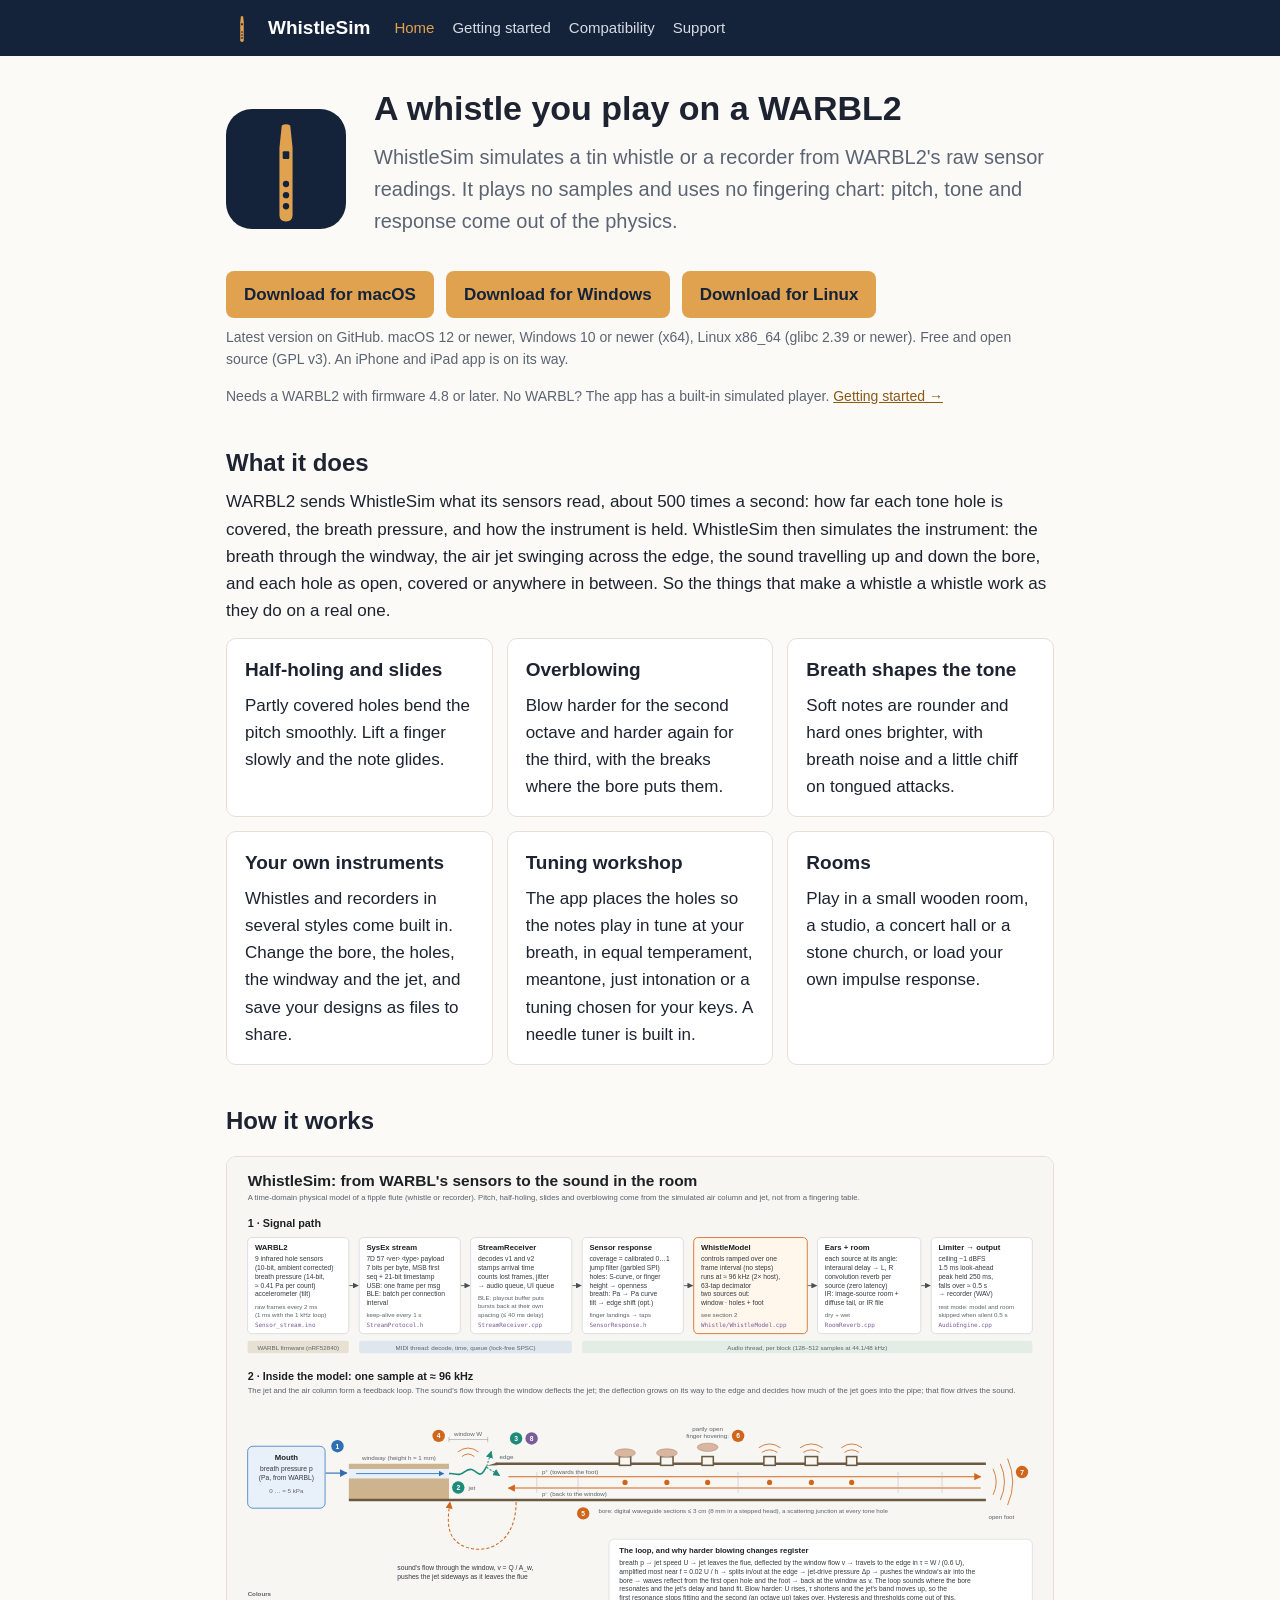
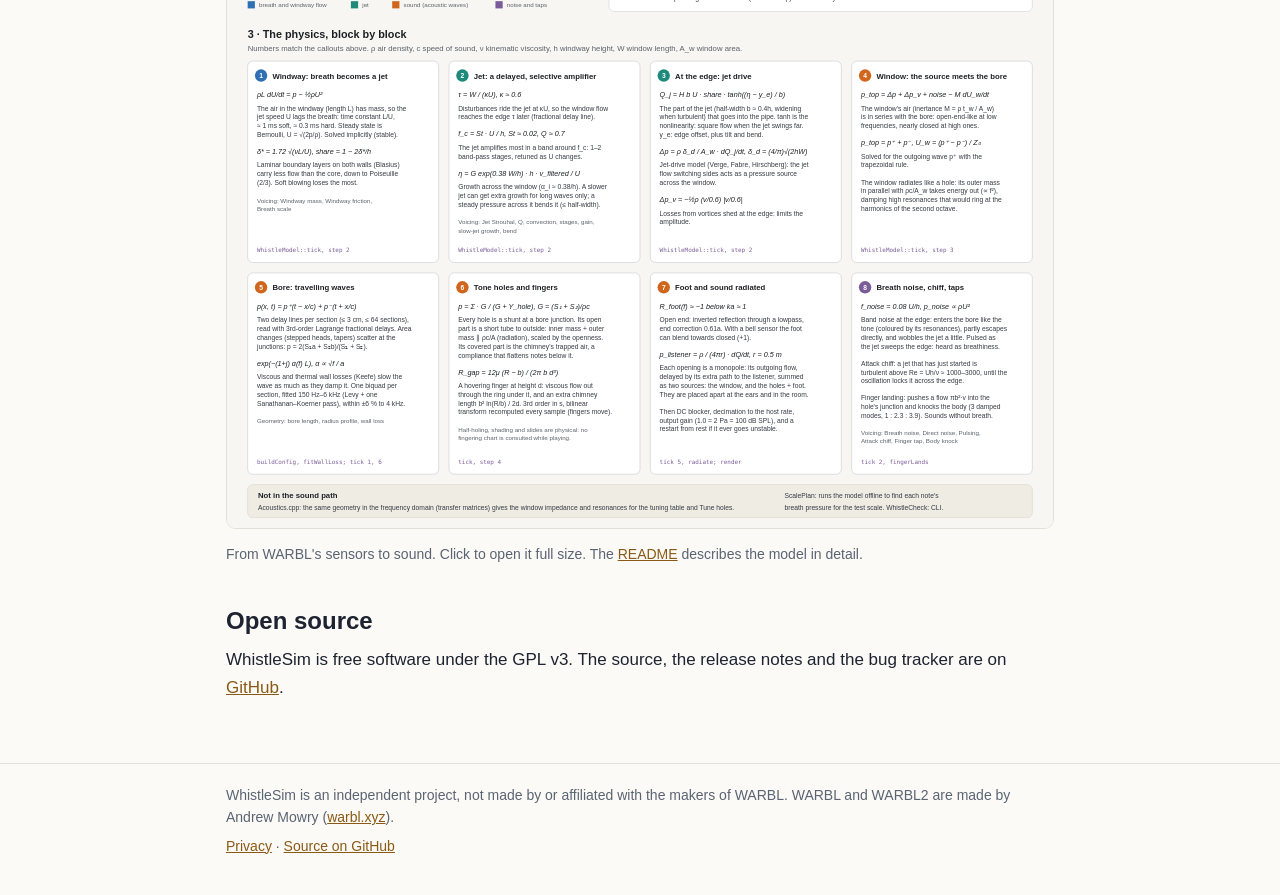
==== site/index.html @ ac857ca1 "Website for GitHub Pages: home, getting started, compatibility, support, privacy Static pages in sit" ====
<!doctype html>
<html lang="en">
<head>
<meta charset="utf-8">
<meta name="viewport" content="width=device-width, initial-scale=1">
<title>WhistleSim</title>
<meta name="description" content="A physical model of a tin whistle and recorder, played from a WARBL2 wind controller.">
<link rel="icon" href="img/icon.svg" type="image/svg+xml">
<link rel="stylesheet" href="style.css">
</head>
<body>
<header class="site">
  <div class="wrap">
    <a class="brand" href="./"><img src="img/icon.svg" alt="">WhistleSim</a>
    <nav>
      <a href="./" aria-current="page">Home</a>
      <a href="start.html">Getting started</a>
      <a href="compatibility.html">Compatibility</a>
      <a href="support.html">Support</a>
    </nav>
  </div>
</header>

<main class="wrap">
  <section class="hero">
    <img class="icon" src="img/icon.svg" alt="WhistleSim icon: a brass whistle on navy">
    <div class="text">
      <h1>A whistle you play on a WARBL2</h1>
      <p class="lead">WhistleSim simulates a tin whistle or a recorder from WARBL2's raw sensor readings. It plays no samples and uses no fingering chart: pitch, tone and response come out of the physics.</p>
    </div>
  </section>

  <div class="downloads">
    <a class="button" data-asset-suffix="-macOS.zip" href="https://github.com/petrushy/whistlesim/releases/latest">Download for macOS</a>
    <a class="button" data-asset-suffix="-Windows-x64.zip" href="https://github.com/petrushy/whistlesim/releases/latest">Download for Windows</a>
    <a class="button" data-asset-suffix="-Linux-x86_64.tar.gz" href="https://github.com/petrushy/whistlesim/releases/latest">Download for Linux</a>
  </div>
  <p class="small"><span id="latest-version">Latest version on GitHub.</span> macOS 12 or newer, Windows 10 or newer (x64), Linux x86_64 (glibc 2.39 or newer). Free and open source (GPL v3). An iPhone and iPad app is on its way.</p>
  <p class="small">Needs a WARBL2 with firmware 4.8 or later. No WARBL? The app has a built-in simulated player. <a href="start.html">Getting started →</a></p>

  <h2>What it does</h2>
  <p>WARBL2 sends WhistleSim what its sensors read, about 500 times a second: how far each tone hole is covered, the breath pressure, and how the instrument is held. WhistleSim then simulates the instrument: the breath through the windway, the air jet swinging across the edge, the sound travelling up and down the bore, and each hole as open, covered or anywhere in between. So the things that make a whistle a whistle work as they do on a real one.</p>

  <div class="features">
    <div class="card"><h3>Half-holing and slides</h3><p>Partly covered holes bend the pitch smoothly. Lift a finger slowly and the note glides.</p></div>
    <div class="card"><h3>Overblowing</h3><p>Blow harder for the second octave and harder again for the third, with the breaks where the bore puts them.</p></div>
    <div class="card"><h3>Breath shapes the tone</h3><p>Soft notes are rounder and hard ones brighter, with breath noise and a little chiff on tongued attacks.</p></div>
    <div class="card"><h3>Your own instruments</h3><p>Whistles and recorders in several styles come built in. Change the bore, the holes, the windway and the jet, and save your designs as files to share.</p></div>
    <div class="card"><h3>Tuning workshop</h3><p>The app places the holes so the notes play in tune at your breath, in equal temperament, meantone, just intonation or a tuning chosen for your keys. A needle tuner is built in.</p></div>
    <div class="card"><h3>Rooms</h3><p>Play in a small wooden room, a studio, a concert hall or a stone church, or load your own impulse response.</p></div>
  </div>

  <h2>How it works</h2>
  <figure>
    <a href="img/simulation.svg"><img class="diagram" src="img/simulation.svg" alt="Diagram of WhistleSim's signal path: WARBL's sensor readings go into a model of the breath, the jet, the window, the bore and the tone holes, and out as sound." loading="lazy"></a>
    <figcaption>From WARBL's sensors to sound. Click to open it full size. The <a href="https://github.com/petrushy/whistlesim#readme">README</a> describes the model in detail.</figcaption>
  </figure>

  <h2>Open source</h2>
  <p>WhistleSim is free software under the GPL v3. The source, the release notes and the bug tracker are on <a href="https://github.com/petrushy/whistlesim">GitHub</a>.</p>
</main>

<footer class="site">
  <div class="wrap">
    <p>WhistleSim is an independent project, not made by or affiliated with the makers of WARBL. WARBL and WARBL2 are made by Andrew Mowry (<a href="https://warbl.xyz">warbl.xyz</a>).</p>
    <p><a href="privacy.html">Privacy</a> · <a href="https://github.com/petrushy/whistlesim">Source on GitHub</a></p>
  </div>
</footer>
<script src="downloads.js"></script>
</body>
</html>
---- site/style.css ----
/* WhistleSim site: one stylesheet for every page. Colours from the app icon (brass on navy). */

:root {
  --navy: #14233a;
  --brass: #e0a24f;
  --bg: #fbfaf7;
  --surface: #ffffff;
  --text: #1d2330;
  --muted: #5b6472;
  --line: #e3e0d8;
  --link: #8a5a14;
  --accent-bg: #fbf1e1;
  --warn-bg: #fff6e0;
  --warn-line: #e8c77a;
  --code-bg: #f1efe9;
}

@media (prefers-color-scheme: dark) {
  :root {
    --bg: #0f1826;
    --surface: #16223a;
    --text: #e6e8ec;
    --muted: #a3abb8;
    --line: #2a3a55;
    --link: #f0b665;
    --accent-bg: #1f2c44;
    --warn-bg: #2b2616;
    --warn-line: #6b5826;
    --code-bg: #1c2a44;
  }
}

* { box-sizing: border-box; }

html { -webkit-text-size-adjust: 100%; }

body {
  margin: 0;
  background: var(--bg);
  color: var(--text);
  font: 17px/1.6 -apple-system, BlinkMacSystemFont, "Segoe UI", Roboto, "Helvetica Neue", Arial, sans-serif;
}

a { color: var(--link); }
a:hover { text-decoration-thickness: 2px; }

.wrap { max-width: 860px; margin: 0 auto; padding: 0 16px; }

/* Header and navigation */
header.site {
  background: var(--navy);
  color: #fff;
}
header.site .wrap {
  display: flex;
  flex-wrap: wrap;
  align-items: center;
  gap: 8px 24px;
  padding-top: 12px;
  padding-bottom: 12px;
}
header.site .brand {
  display: flex;
  align-items: center;
  gap: 10px;
  color: #fff;
  font-weight: 650;
  font-size: 19px;
  text-decoration: none;
}
header.site .brand img { width: 32px; height: 32px; border-radius: 7px; }
header.site nav { display: flex; flex-wrap: wrap; gap: 4px 18px; }
header.site nav a { color: #d6dbe3; text-decoration: none; font-size: 15px; }
header.site nav a:hover, header.site nav a[aria-current="page"] { color: var(--brass); }

main.wrap { padding-top: 32px; padding-bottom: 48px; }

h1 { font-size: 34px; line-height: 1.2; margin: 0 0 12px; }
h2 { font-size: 24px; line-height: 1.3; margin: 40px 0 10px; }
h3 { font-size: 19px; margin: 24px 0 6px; }
p, ul, ol { margin: 0 0 14px; }
li { margin-bottom: 6px; }

.lead { font-size: 20px; color: var(--muted); max-width: 40em; }

/* Home page hero */
.hero { display: flex; gap: 28px; align-items: center; flex-wrap: wrap; }
.hero img.icon { width: 120px; height: 120px; border-radius: 26px; flex: none; }
.hero .text { flex: 1 1 300px; }

/* Download buttons */
.downloads { display: flex; flex-wrap: wrap; gap: 12px; margin: 20px 0 8px; }
.button {
  display: inline-block;
  padding: 10px 18px;
  border-radius: 8px;
  background: var(--brass);
  color: var(--navy);
  font-weight: 650;
  text-decoration: none;
}
.button:hover { filter: brightness(1.07); }
.button.secondary { background: transparent; color: var(--text); border: 1px solid var(--line); }
.small { font-size: 14px; color: var(--muted); }

/* Cards and boxes */
.features { display: grid; grid-template-columns: repeat(auto-fit, minmax(230px, 1fr)); gap: 14px; }
.card {
  background: var(--surface);
  border: 1px solid var(--line);
  border-radius: 10px;
  padding: 16px 18px;
}
.card h3 { margin-top: 0; }
.card p:last-child { margin-bottom: 0; }

.note {
  background: var(--accent-bg);
  border-radius: 10px;
  padding: 14px 18px;
  margin: 18px 0;
}
.note.warn { background: var(--warn-bg); border: 1px solid var(--warn-line); }
.note p:last-child, .note ul:last-child { margin-bottom: 0; }

figure { margin: 20px 0; }
figure img.diagram {
  width: 100%;
  height: auto;
  background: #fff;   /* the diagram has its own light colours */
  border: 1px solid var(--line);
  border-radius: 10px;
}
figcaption { font-size: 14px; color: var(--muted); margin-top: 6px; }

/* Steps */
ol.steps { padding-left: 22px; }
ol.steps > li { margin-bottom: 14px; }

/* Tables */
.table-scroll { overflow-x: auto; margin: 12px 0 18px; }
table { border-collapse: collapse; width: 100%; font-size: 15px; }
th, td { text-align: left; padding: 8px 10px; border-bottom: 1px solid var(--line); vertical-align: top; }
th { font-weight: 650; }

code {
  font: 14px/1.4 ui-monospace, SFMono-Regular, Menlo, Consolas, monospace;
  background: var(--code-bg);
  padding: 1px 5px;
  border-radius: 4px;
}

footer.site { border-top: 1px solid var(--line); padding: 20px 0 32px; font-size: 14px; color: var(--muted); }
footer.site p { margin: 0 0 6px; }

@media (max-width: 560px) {
  body { font-size: 16px; }
  h1 { font-size: 28px; }
  .lead { font-size: 18px; }
  .hero img.icon { width: 84px; height: 84px; border-radius: 18px; }
}
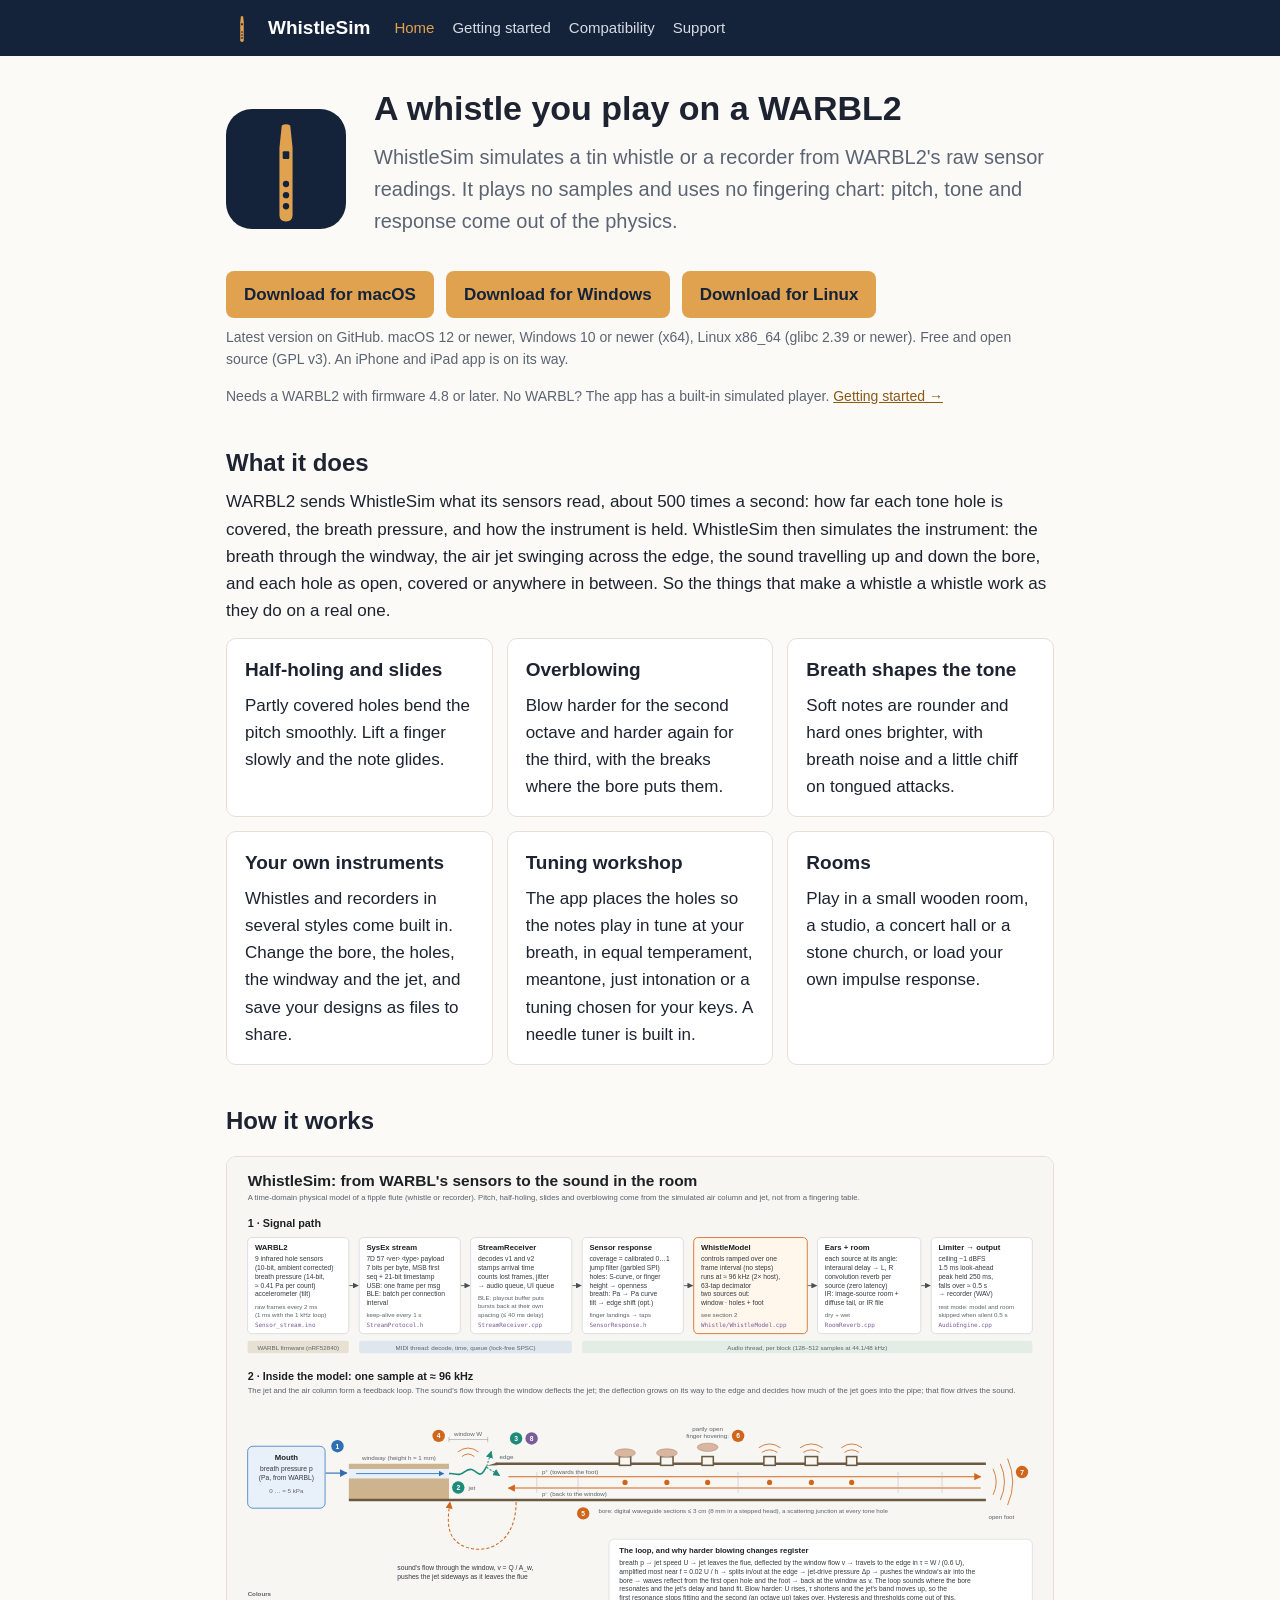
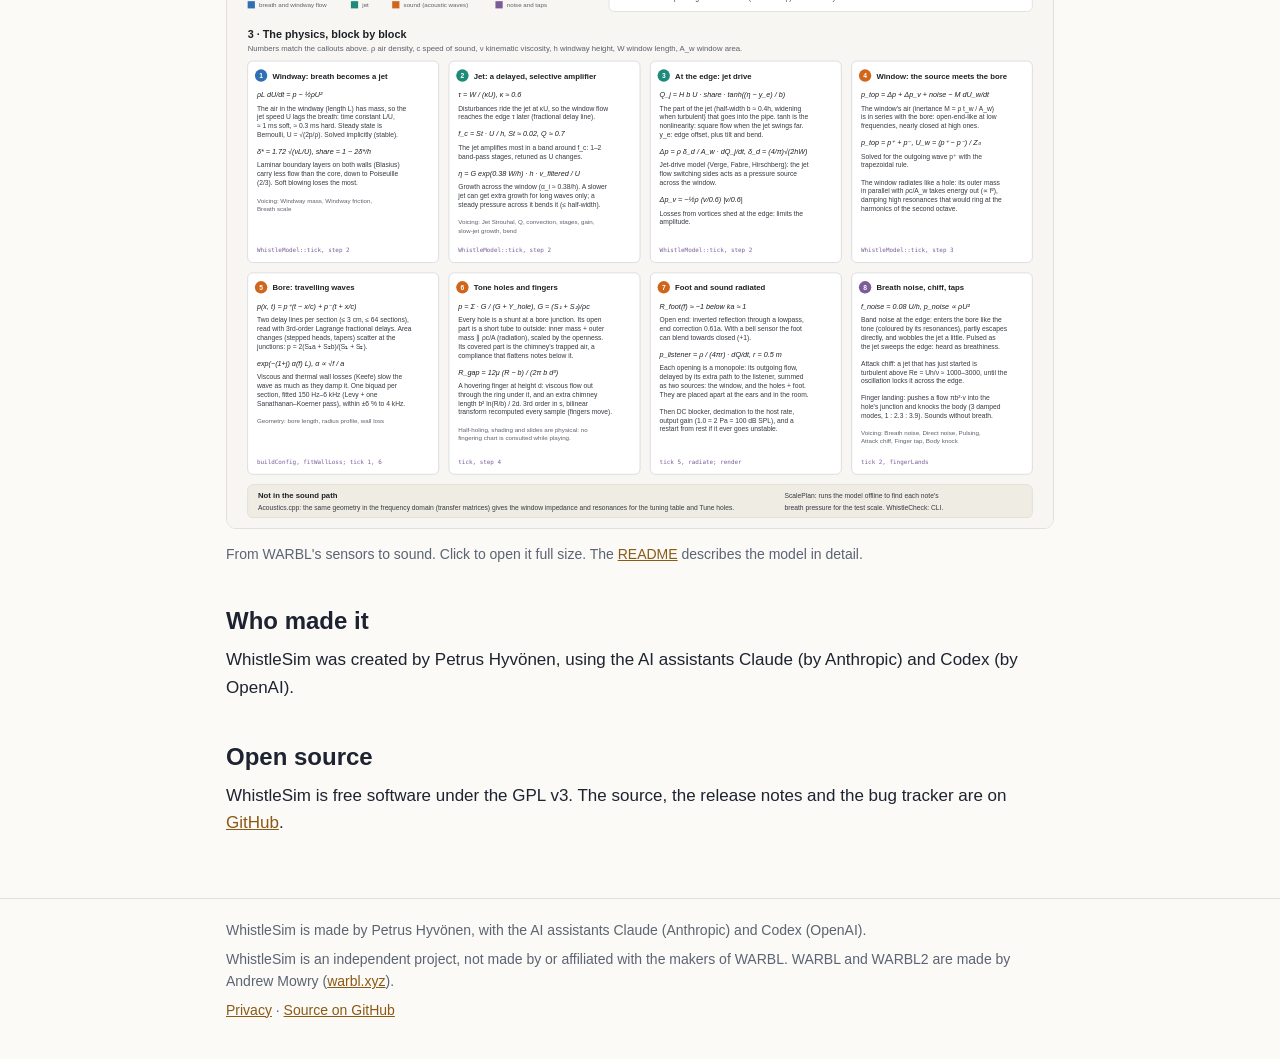
==== commit 01571e80: "Website: WhistleSim made by Petrus Hyvönen with Claude and Codex Co-Authored-By: Claude Opus 5.5 <no" ====
--- a/site/index.html
+++ b/site/index.html
@@ -56,12 +56,16 @@
     <figcaption>From WARBL's sensors to sound. Click to open it full size. The <a href="https://github.com/petrushy/whistlesim#readme">README</a> describes the model in detail.</figcaption>
   </figure>
 
+  <h2>Who made it</h2>
+  <p>WhistleSim was created by Petrus Hyvönen, using the AI assistants Claude (by Anthropic) and Codex (by OpenAI).</p>
+
   <h2>Open source</h2>
   <p>WhistleSim is free software under the GPL v3. The source, the release notes and the bug tracker are on <a href="https://github.com/petrushy/whistlesim">GitHub</a>.</p>
 </main>
 
 <footer class="site">
   <div class="wrap">
+    <p>WhistleSim is made by Petrus Hyvönen, with the AI assistants Claude (Anthropic) and Codex (OpenAI).</p>
     <p>WhistleSim is an independent project, not made by or affiliated with the makers of WARBL. WARBL and WARBL2 are made by Andrew Mowry (<a href="https://warbl.xyz">warbl.xyz</a>).</p>
     <p><a href="privacy.html">Privacy</a> · <a href="https://github.com/petrushy/whistlesim">Source on GitHub</a></p>
   </div>
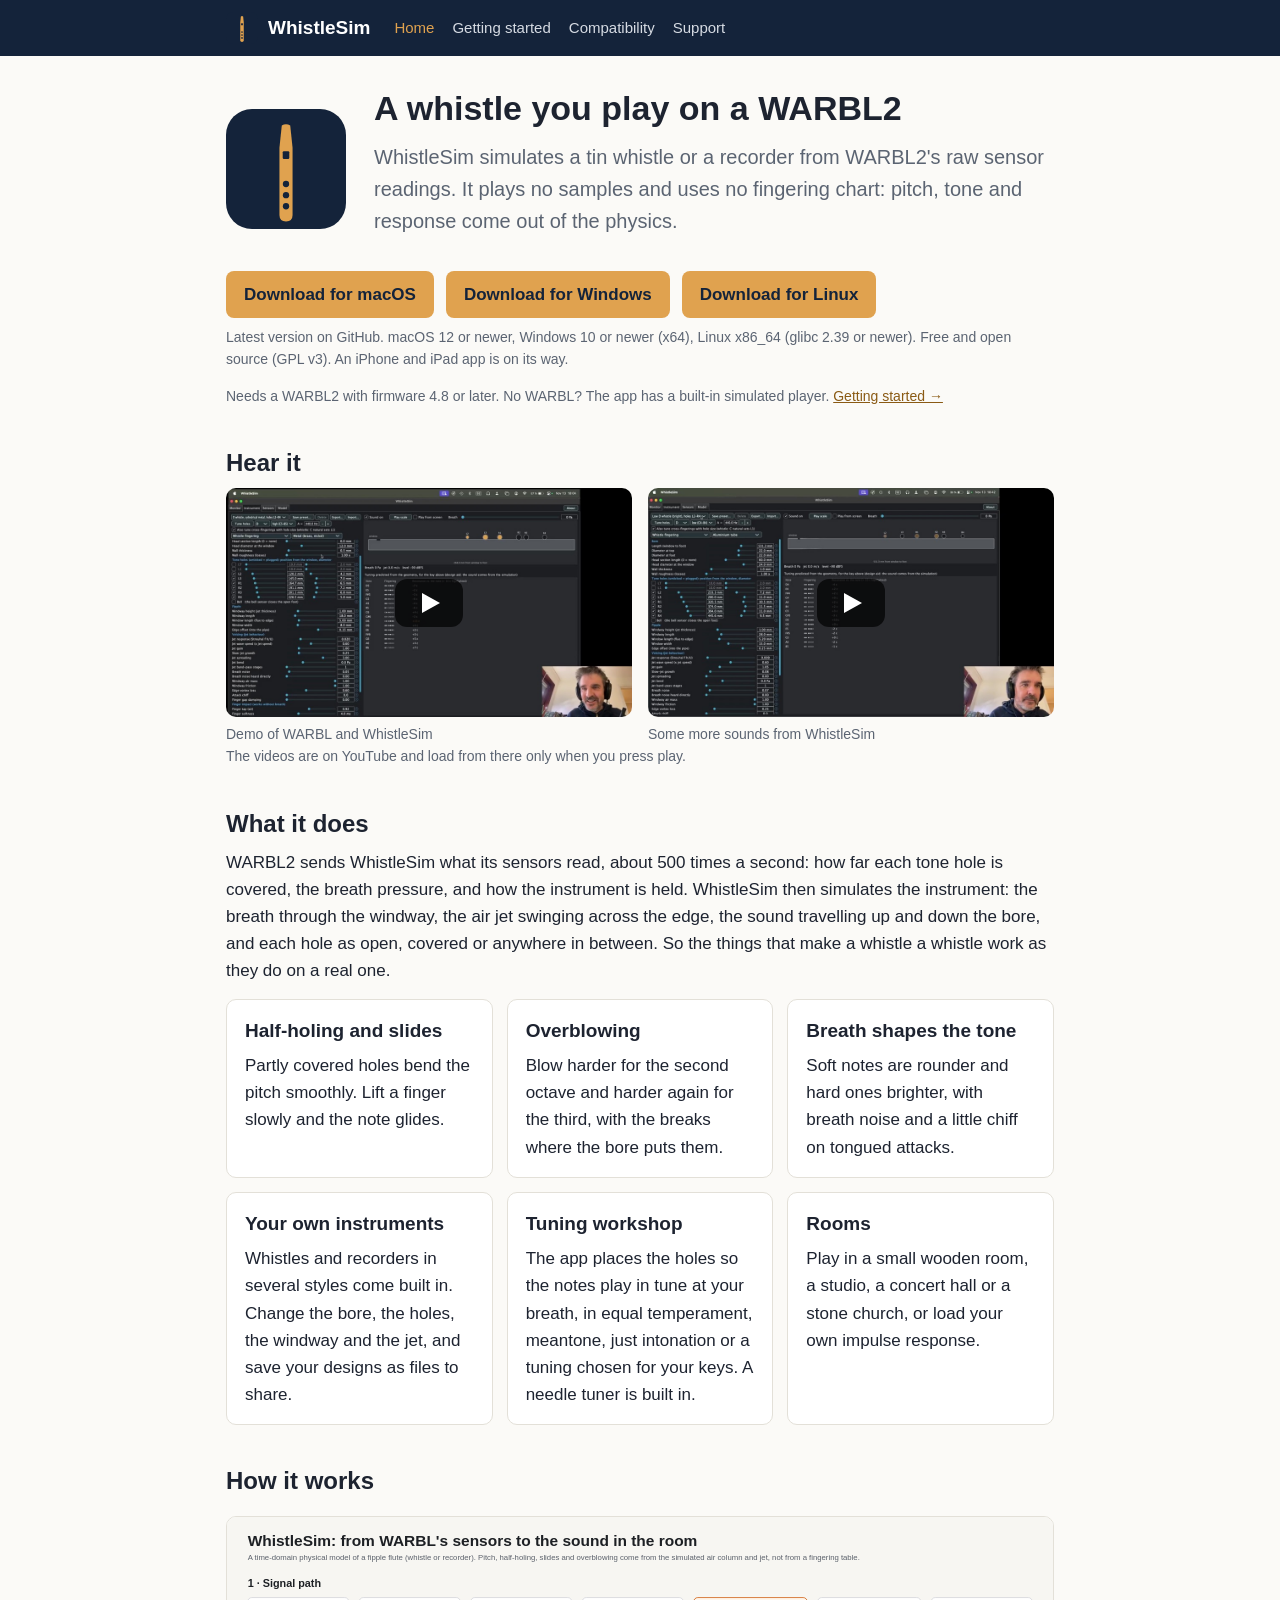
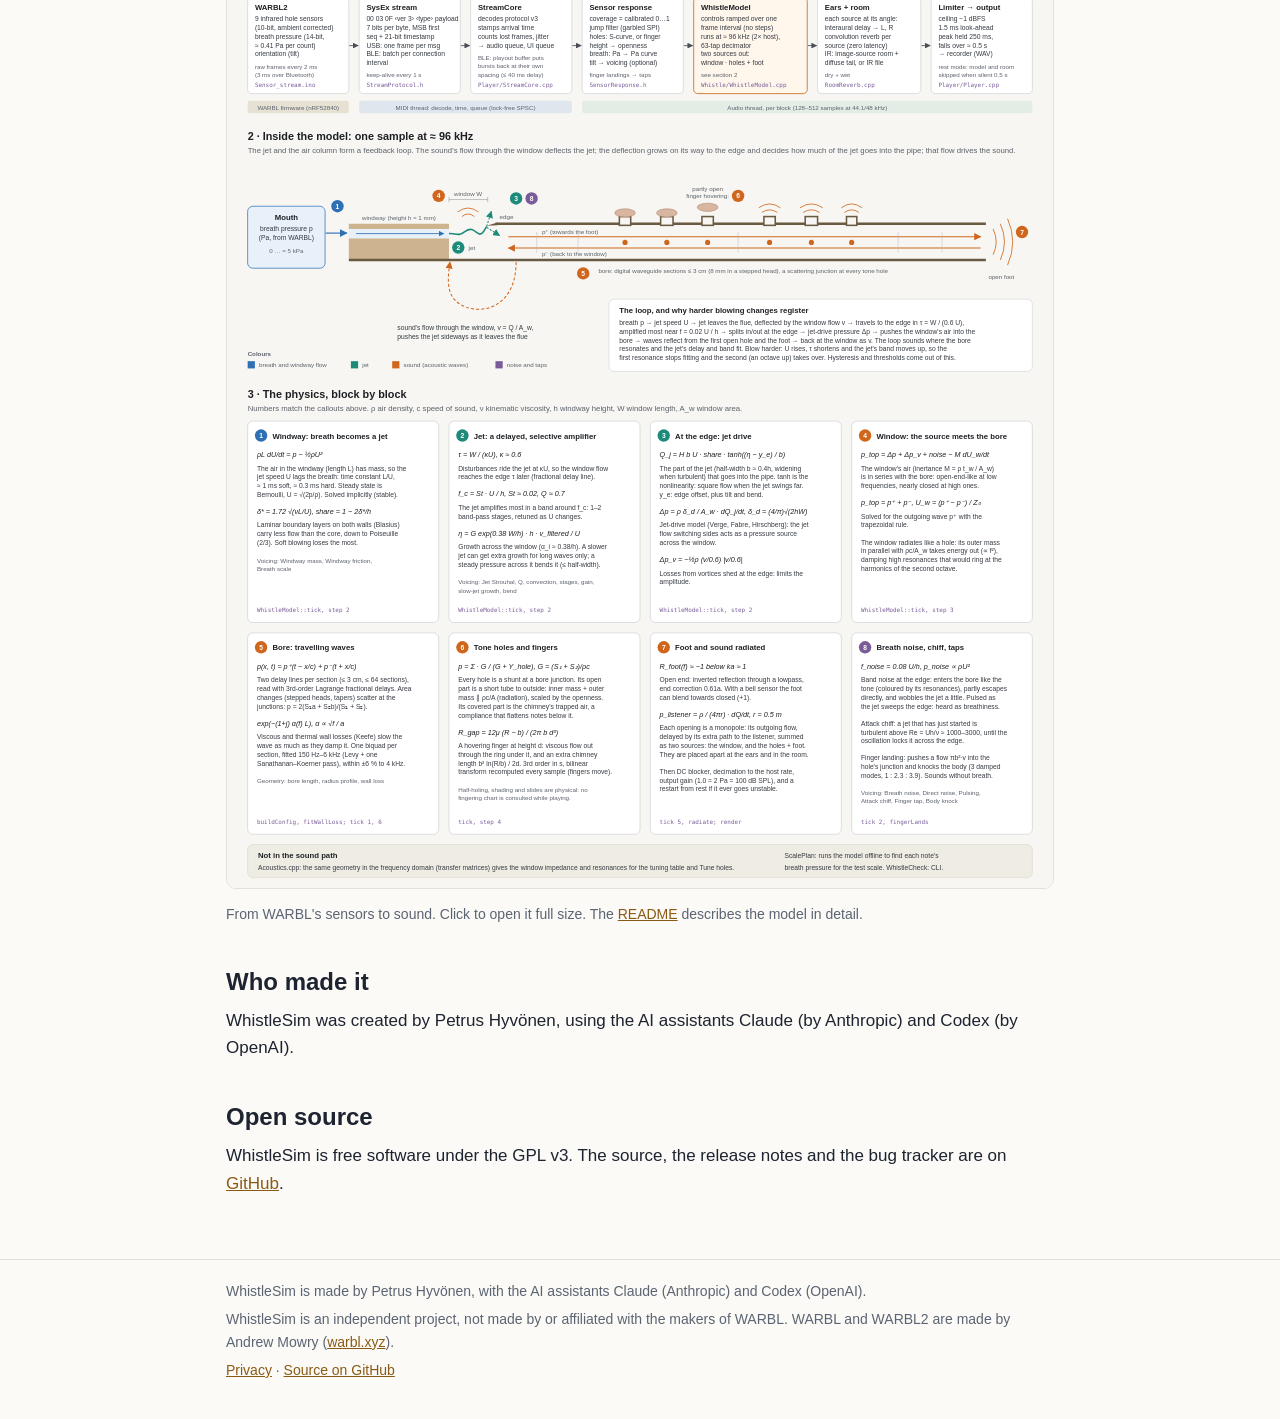
==== commit 7218c4f9: "Site: demo videos on the home page, loaded from YouTube only on play Co-Authored-By: Claude Opus 5.5" ====
--- a/site/index.html
+++ b/site/index.html
@@ -38,6 +38,23 @@
   <p class="small"><span id="latest-version">Latest version on GitHub.</span> macOS 12 or newer, Windows 10 or newer (x64), Linux x86_64 (glibc 2.39 or newer). Free and open source (GPL v3). An iPhone and iPad app is on its way.</p>
   <p class="small">Needs a WARBL2 with firmware 4.8 or later. No WARBL? The app has a built-in simulated player. <a href="start.html">Getting started →</a></p>
 
+  <h2>Hear it</h2>
+  <div class="videos">
+    <figure>
+      <a class="video" href="https://youtu.be/hQVYfvt_F5Q" data-video-id="hQVYfvt_F5Q" data-video-title="Demo of WARBL and WhistleSim">
+        <img src="img/video-hQVYfvt_F5Q.jpg" alt="" loading="lazy"><span class="play" aria-hidden="true"></span>
+      </a>
+      <figcaption>Demo of WARBL and WhistleSim</figcaption>
+    </figure>
+    <figure>
+      <a class="video" href="https://youtu.be/tFgNlqxlm4s" data-video-id="tFgNlqxlm4s" data-video-title="Some more sounds from WhistleSim">
+        <img src="img/video-tFgNlqxlm4s.jpg" alt="" loading="lazy"><span class="play" aria-hidden="true"></span>
+      </a>
+      <figcaption>Some more sounds from WhistleSim</figcaption>
+    </figure>
+  </div>
+  <p class="small">The videos are on YouTube and load from there only when you press play.</p>
+
   <h2>What it does</h2>
   <p>WARBL2 sends WhistleSim what its sensors read, about 500 times a second: how far each tone hole is covered, the breath pressure, and how the instrument is held. WhistleSim then simulates the instrument: the breath through the windway, the air jet swinging across the edge, the sound travelling up and down the bore, and each hole as open, covered or anywhere in between. So the things that make a whistle a whistle work as they do on a real one.</p>
 
@@ -71,5 +88,6 @@
   </div>
 </footer>
 <script src="downloads.js"></script>
+<script src="videos.js"></script>
 </body>
 </html>
--- a/site/style.css
+++ b/site/style.css
@@ -133,6 +133,41 @@
 }
 figcaption { font-size: 14px; color: var(--muted); margin-top: 6px; }
 
+/* Videos: a thumbnail that becomes the YouTube player on click */
+.videos { display: grid; grid-template-columns: repeat(auto-fit, minmax(260px, 1fr)); gap: 16px; }
+.videos figure { margin: 0; }
+.video {
+  display: block;
+  position: relative;
+  width: 100%;
+  aspect-ratio: 16 / 9;
+  border: 0;
+  border-radius: 10px;
+  overflow: hidden;
+  background: #000;
+}
+.video img { width: 100%; height: 100%; object-fit: cover; display: block; }
+.video .play {
+  position: absolute;
+  left: 50%;
+  top: 50%;
+  width: 68px;
+  height: 48px;
+  margin: -24px 0 0 -34px;
+  border-radius: 12px;
+  background: rgba(0, 0, 0, 0.7);
+}
+.video .play::after {
+  content: "";
+  position: absolute;
+  left: 27px;
+  top: 14px;
+  border-style: solid;
+  border-width: 10px 0 10px 18px;
+  border-color: transparent transparent transparent #fff;
+}
+.video:hover .play, .video:focus-visible .play { background: #c00; }
+
 /* Steps */
 ol.steps { padding-left: 22px; }
 ol.steps > li { margin-bottom: 14px; }
